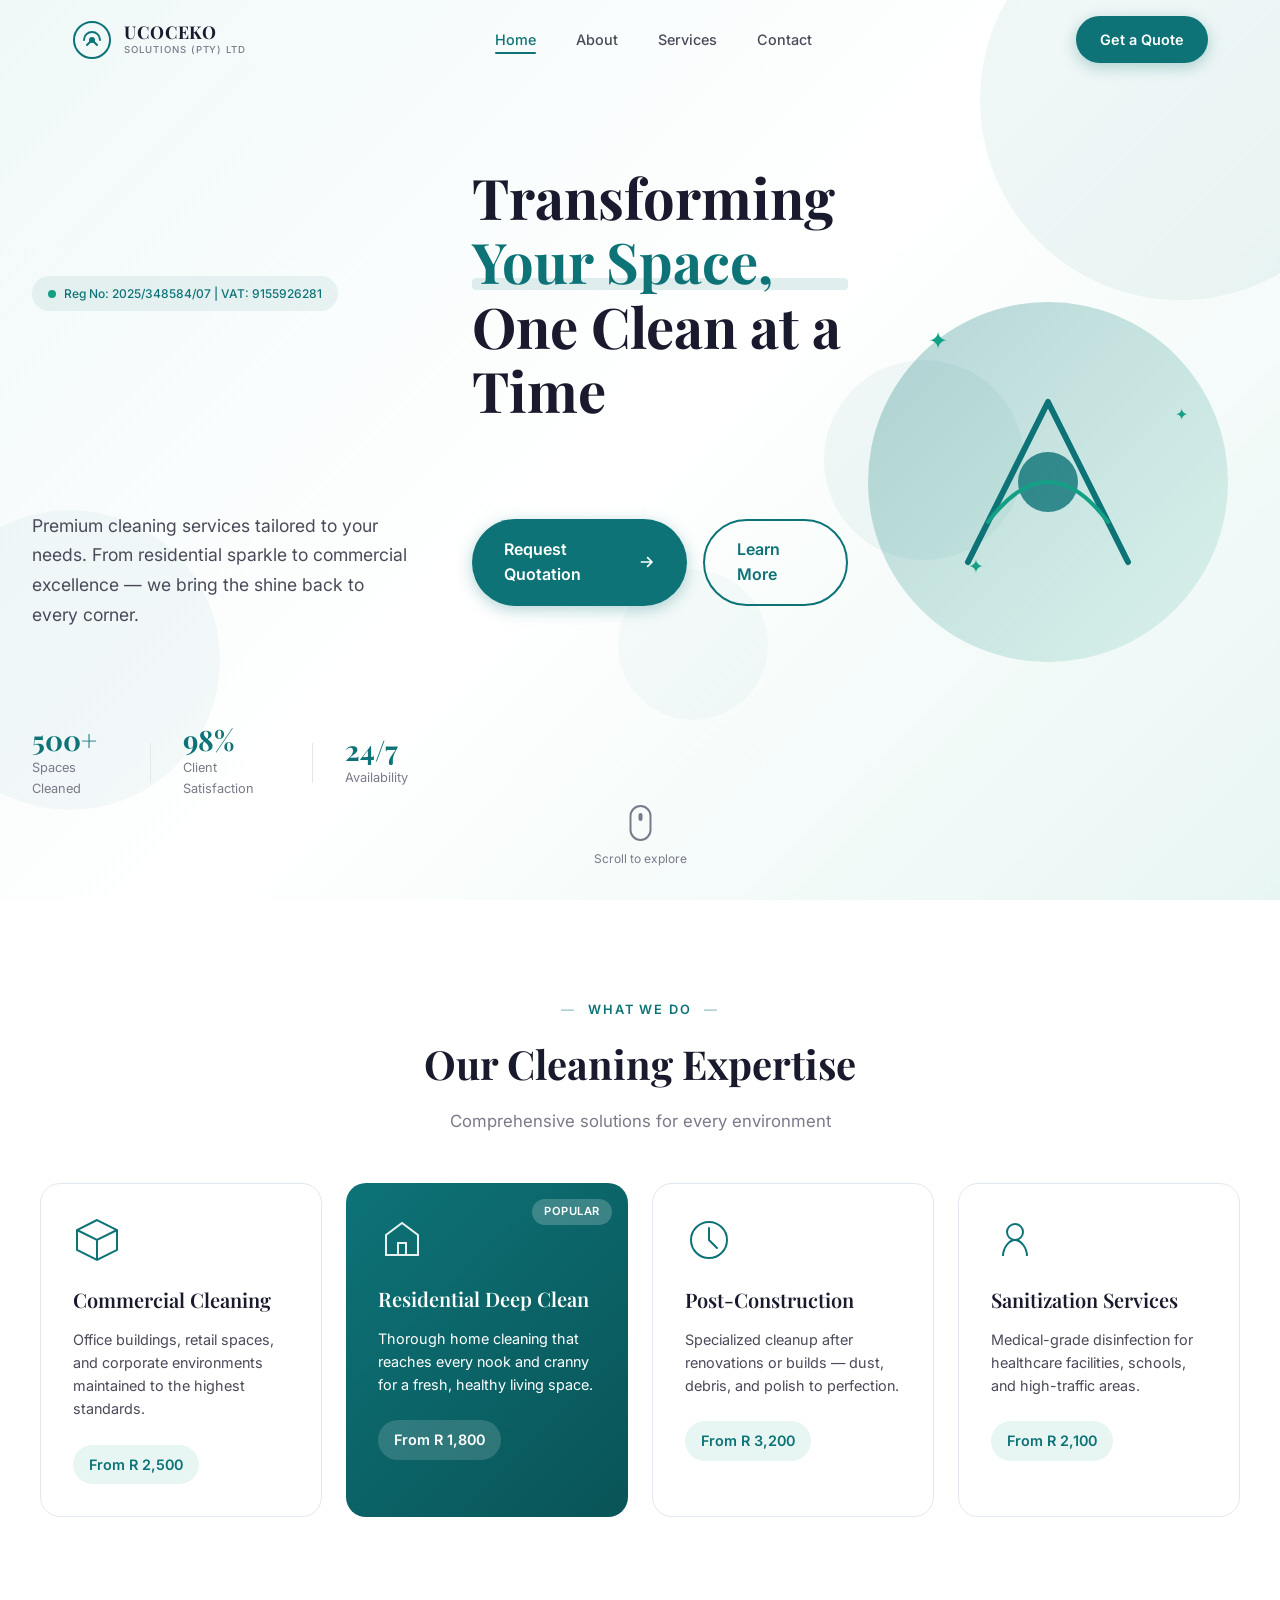
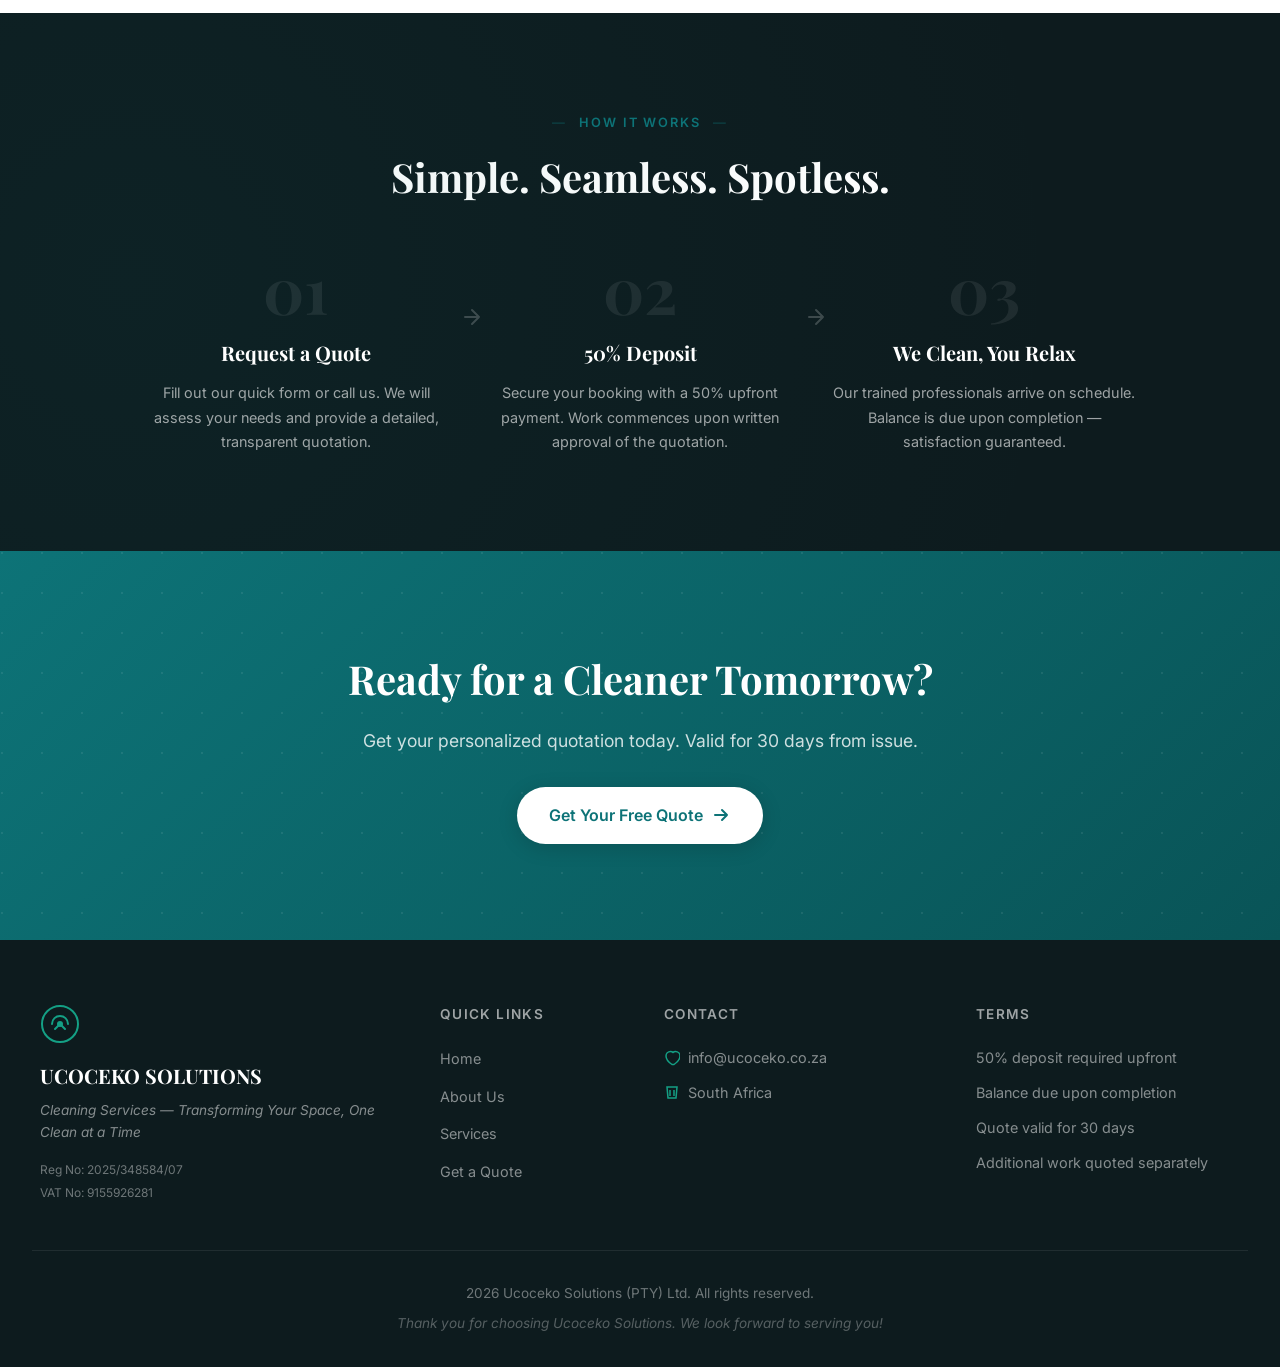
==== index.html @ e9d9dce5 "Add files via upload" ====
<!DOCTYPE html>
<html lang="en">
<head>
    <meta charset="UTF-8">
    <meta name="viewport" content="width=device-width, initial-scale=1.0">
    <title>UCOCEKO SOLUTIONS | Professional Cleaning Services</title>
    <link rel="stylesheet" href="styles.css">
    <link rel="preconnect" href="https://fonts.googleapis.com">
    <link href="https://fonts.googleapis.com/css2?family=Playfair+Display:wght@400;600;700&family=Inter:wght@300;400;500;600&display=swap" rel="stylesheet">
</head>
<body>
    <!-- Navigation -->
    <nav class="navbar">
        <div class="nav-container">
            <a href="index.html" class="logo">
                <div class="logo-icon">
                    <svg viewBox="0 0 40 40" fill="none" xmlns="http://www.w3.org/2000/svg">
                        <circle cx="20" cy="20" r="18" stroke="currentColor" stroke-width="2"/>
                        <path d="M12 20C12 15 16 12 20 12C24 12 28 15 28 20" stroke="currentColor" stroke-width="2" stroke-linecap="round"/>
                        <path d="M15 25L20 20L25 25" stroke="currentColor" stroke-width="2" stroke-linecap="round" stroke-linejoin="round"/>
                        <circle cx="20" cy="20" r="3" fill="currentColor"/>
                    </svg>
                </div>
                <div class="logo-text">
                    <span class="logo-main">UCOCEKO</span>
                    <span class="logo-sub">SOLUTIONS (PTY) LTD</span>
                </div>
            </a>

            <ul class="nav-links">
                <li><a href="index.html" class="active">Home</a></li>
                <li><a href="about.html">About</a></li>
                <li><a href="#services">Services</a></li>
                <li><a href="#contact">Contact</a></li>
            </ul>

            <a href="#quote" class="btn-primary nav-cta">Get a Quote</a>

            <button class="mobile-toggle" aria-label="Toggle menu">
                <span></span>
                <span></span>
                <span></span>
            </button>
        </div>
    </nav>

    <!-- Hero Section -->
    <section class="hero">
        <div class="hero-bg">
            <div class="hero-bubble bubble-1"></div>
            <div class="hero-bubble bubble-2"></div>
            <div class="hero-bubble bubble-3"></div>
            <div class="hero-bubble bubble-4"></div>
        </div>

        <div class="hero-content">
            <div class="hero-badge">
                <span class="badge-dot"></span>
                Reg No: 2025/348584/07 | VAT: 9155926281
            </div>

            <h1 class="hero-title">
                <span class="title-line">Transforming</span>
                <span class="title-line highlight">Your Space,</span>
                <span class="title-line">One Clean at a Time</span>
            </h1>

            <p class="hero-desc">
                Premium cleaning services tailored to your needs. From residential sparkle 
                to commercial excellence — we bring the shine back to every corner.
            </p>

            <div class="hero-actions">
                <a href="#quote" class="btn-primary btn-large">
                    <span>Request Quotation</span>
                    <svg width="20" height="20" viewBox="0 0 20 20" fill="none">
                        <path d="M4 10H16M16 10L11 5M16 10L11 15" stroke="currentColor" stroke-width="2" stroke-linecap="round" stroke-linejoin="round"/>
                    </svg>
                </a>
                <a href="about.html" class="btn-outline btn-large">Learn More</a>
            </div>

            <div class="hero-stats">
                <div class="stat-item">
                    <span class="stat-number">500+</span>
                    <span class="stat-label">Spaces Cleaned</span>
                </div>
                <div class="stat-divider"></div>
                <div class="stat-item">
                    <span class="stat-number">98%</span>
                    <span class="stat-label">Client Satisfaction</span>
                </div>
                <div class="stat-divider"></div>
                <div class="stat-item">
                    <span class="stat-number">24/7</span>
                    <span class="stat-label">Availability</span>
                </div>
            </div>
        </div>

        <div class="hero-visual">
            <div class="cleaning-illustration">
                <div class="sparkle sparkle-1">✦</div>
                <div class="sparkle sparkle-2">✦</div>
                <div class="sparkle sparkle-3">✦</div>
                <div class="cleaning-circle">
                    <svg viewBox="0 0 200 200" fill="none">
                        <defs>
                            <linearGradient id="grad1" x1="0%" y1="0%" x2="100%" y2="100%">
                                <stop offset="0%" style="stop-color:#0d7377;stop-opacity:0.3"/>
                                <stop offset="100%" style="stop-color:#14a085;stop-opacity:0.1"/>
                            </linearGradient>
                        </defs>
                        <circle cx="100" cy="100" r="90" fill="url(#grad1)"/>
                        <path d="M60 140L100 60L140 140" stroke="#0d7377" stroke-width="3" stroke-linecap="round" stroke-linejoin="round"/>
                        <circle cx="100" cy="100" r="15" fill="#0d7377" opacity="0.8"/>
                        <path d="M70 120Q100 80 130 120" stroke="#14a085" stroke-width="2" stroke-linecap="round" fill="none"/>
                    </svg>
                </div>
            </div>
        </div>

        <div class="scroll-indicator">
            <div class="mouse">
                <div class="wheel"></div>
            </div>
            <span>Scroll to explore</span>
        </div>
    </section>

    <!-- Services Preview -->
    <section id="services" class="services-section">
        <div class="section-header">
            <span class="section-tag">What We Do</span>
            <h2>Our Cleaning Expertise</h2>
            <p>Comprehensive solutions for every environment</p>
        </div>

        <div class="services-grid">
            <div class="service-card">
                <div class="service-icon">
                    <svg viewBox="0 0 48 48" fill="none"><path d="M24 4L4 14v20l20 10 20-10V14L24 4z" stroke="currentColor" stroke-width="2"/><path d="M4 14l20 10 20-10M24 24v20" stroke="currentColor" stroke-width="2"/></svg>
                </div>
                <h3>Commercial Cleaning</h3>
                <p>Office buildings, retail spaces, and corporate environments maintained to the highest standards.</p>
                <span class="service-price">From R 2,500</span>
            </div>

            <div class="service-card featured">
                <div class="service-badge">Popular</div>
                <div class="service-icon">
                    <svg viewBox="0 0 48 48" fill="none"><path d="M8 40V20l16-12 16 12v20H8z" stroke="currentColor" stroke-width="2"/><path d="M20 40V28h8v12" stroke="currentColor" stroke-width="2"/></svg>
                </div>
                <h3>Residential Deep Clean</h3>
                <p>Thorough home cleaning that reaches every nook and cranny for a fresh, healthy living space.</p>
                <span class="service-price">From R 1,800</span>
            </div>

            <div class="service-card">
                <div class="service-icon">
                    <svg viewBox="0 0 48 48" fill="none"><circle cx="24" cy="24" r="18" stroke="currentColor" stroke-width="2"/><path d="M24 12v12l8 8" stroke="currentColor" stroke-width="2" stroke-linecap="round"/></svg>
                </div>
                <h3>Post-Construction</h3>
                <p>Specialized cleanup after renovations or builds — dust, debris, and polish to perfection.</p>
                <span class="service-price">From R 3,200</span>
            </div>

            <div class="service-card">
                <div class="service-icon">
                    <svg viewBox="0 0 48 48" fill="none"><path d="M12 40c0-8 6-16 12-16s12 8 12 16" stroke="currentColor" stroke-width="2"/><circle cx="24" cy="16" r="8" stroke="currentColor" stroke-width="2"/></svg>
                </div>
                <h3>Sanitization Services</h3>
                <p>Medical-grade disinfection for healthcare facilities, schools, and high-traffic areas.</p>
                <span class="service-price">From R 2,100</span>
            </div>
        </div>
    </section>

    <!-- Process Section -->
    <section class="process-section">
        <div class="section-header light">
            <span class="section-tag">How It Works</span>
            <h2>Simple. Seamless. Spotless.</h2>
        </div>

        <div class="process-steps">
            <div class="step">
                <div class="step-number">01</div>
                <div class="step-content">
                    <h3>Request a Quote</h3>
                    <p>Fill out our quick form or call us. We will assess your needs and provide a detailed, transparent quotation.</p>
                </div>
                <div class="step-arrow">
                    <svg viewBox="0 0 24 24" fill="none"><path d="M5 12h14M12 5l7 7-7 7" stroke="currentColor" stroke-width="2" stroke-linecap="round" stroke-linejoin="round"/></svg>
                </div>
            </div>

            <div class="step">
                <div class="step-number">02</div>
                <div class="step-content">
                    <h3>50% Deposit</h3>
                    <p>Secure your booking with a 50% upfront payment. Work commences upon written approval of the quotation.</p>
                </div>
                <div class="step-arrow">
                    <svg viewBox="0 0 24 24" fill="none"><path d="M5 12h14M12 5l7 7-7 7" stroke="currentColor" stroke-width="2" stroke-linecap="round" stroke-linejoin="round"/></svg>
                </div>
            </div>

            <div class="step">
                <div class="step-number">03</div>
                <div class="step-content">
                    <h3>We Clean, You Relax</h3>
                    <p>Our trained professionals arrive on schedule. Balance is due upon completion — satisfaction guaranteed.</p>
                </div>
            </div>
        </div>
    </section>

    <!-- CTA Section -->
    <section id="quote" class="cta-section">
        <div class="cta-bg">
            <div class="cta-pattern"></div>
        </div>
        <div class="cta-content">
            <h2>Ready for a Cleaner Tomorrow?</h2>
            <p>Get your personalized quotation today. Valid for 30 days from issue.</p>
            <a href="mailto:info@ucoceko.co.za" class="btn-primary btn-large btn-glow">
                <span>Get Your Free Quote</span>
                <svg width="20" height="20" viewBox="0 0 20 20" fill="none">
                    <path d="M4 10H16M16 10L11 5M16 10L11 15" stroke="currentColor" stroke-width="2" stroke-linecap="round" stroke-linejoin="round"/>
                </svg>
            </a>
        </div>
    </section>

    <!-- Footer -->
    <footer id="contact">
        <div class="footer-grid">
            <div class="footer-brand">
                <div class="logo-icon footer-logo">
                    <svg viewBox="0 0 40 40" fill="none"><circle cx="20" cy="20" r="18" stroke="currentColor" stroke-width="2"/><path d="M12 20C12 15 16 12 20 12C24 12 28 15 28 20" stroke="currentColor" stroke-width="2" stroke-linecap="round"/><path d="M15 25L20 20L25 25" stroke="currentColor" stroke-width="2" stroke-linecap="round" stroke-linejoin="round"/><circle cx="20" cy="20" r="3" fill="currentColor"/></svg>
                </div>
                <h3>UCOCEKO SOLUTIONS</h3>
                <p class="tagline">Cleaning Services — Transforming Your Space, One Clean at a Time</p>
                <div class="reg-info">
                    <span>Reg No: 2025/348584/07</span>
                    <span>VAT No: 9155926281</span>
                </div>
            </div>

            <div class="footer-links">
                <h4>Quick Links</h4>
                <ul>
                    <li><a href="index.html">Home</a></li>
                    <li><a href="about.html">About Us</a></li>
                    <li><a href="#services">Services</a></li>
                    <li><a href="#quote">Get a Quote</a></li>
                </ul>
            </div>

            <div class="footer-contact">
                <h4>Contact</h4>
                <ul>
                    <li>
                        <svg width="16" height="16" viewBox="0 0 16 16" fill="none"><path d="M8 14.5C8 14.5 2 10.5 2 6C2 3.5 4 1.5 6.5 1.5C7.5 1.5 8.5 2 9 2.5C9.5 2 10.5 1.5 11.5 1.5C14 1.5 16 3.5 16 6C16 10.5 10 14.5 10 14.5H8Z" stroke="currentColor" stroke-width="1.5"/></svg>
                        info@ucoceko.co.za
                    </li>
                    <li>
                        <svg width="16" height="16" viewBox="0 0 16 16" fill="none"><path d="M3 2h10l-1 11H4L3 2z" stroke="currentColor" stroke-width="1.5"/><path d="M6 5v6M10 5v6" stroke="currentColor" stroke-width="1.5"/></svg>
                        South Africa
                    </li>
                </ul>
            </div>

            <div class="footer-terms">
                <h4>Terms</h4>
                <ul>
                    <li>50% deposit required upfront</li>
                    <li>Balance due upon completion</li>
                    <li>Quote valid for 30 days</li>
                    <li>Additional work quoted separately</li>
                </ul>
            </div>
        </div>

        <div class="footer-bottom">
            <p>2026 Ucoceko Solutions (PTY) Ltd. All rights reserved.</p>
            <p class="footer-thanks">Thank you for choosing Ucoceko Solutions. We look forward to serving you!</p>
        </div>
    </footer>

    <script>
        const mobileToggle = document.querySelector('.mobile-toggle');
        const navLinks = document.querySelector('.nav-links');

        mobileToggle.addEventListener('click', () => {
            navLinks.classList.toggle('active');
            mobileToggle.classList.toggle('active');
        });

        document.querySelectorAll('a[href^="#"]').forEach(anchor => {
            anchor.addEventListener('click', function(e) {
                e.preventDefault();
                const target = document.querySelector(this.getAttribute('href'));
                if (target) {
                    target.scrollIntoView({ behavior: 'smooth', block: 'start' });
                }
            });
        });

        window.addEventListener('scroll', () => {
            const navbar = document.querySelector('.navbar');
            if (window.scrollY > 50) {
                navbar.classList.add('scrolled');
            } else {
                navbar.classList.remove('scrolled');
            }
        });
    </script>
</body>
</html>
---- styles.css ----
/* ========================================
   UCOCEKO SOLUTIONS — Creative Website Styles
   ======================================== */

/* CSS Variables */
:root {
    --primary: #0d7377;
    --primary-light: #14a085;
    --primary-dark: #095457;
    --accent: #e8f6f3;
    --text: #1a1a2e;
    --text-light: #4a4a5a;
    --text-muted: #7a7a8a;
    --bg: #ffffff;
    --bg-warm: #f8fafb;
    --bg-dark: #0d1b1e;
    --border: #e2e8f0;
    --shadow-sm: 0 1px 2px rgba(0,0,0,0.04);
    --shadow: 0 4px 20px rgba(13, 115, 119, 0.08);
    --shadow-lg: 0 20px 60px rgba(13, 115, 119, 0.12);
    --radius: 12px;
    --radius-lg: 20px;
    --transition: all 0.3s cubic-bezier(0.4, 0, 0.2, 1);
    --font-heading: 'Playfair Display', Georgia, serif;
    --font-body: 'Inter', -apple-system, sans-serif;
}

/* Reset & Base */
*, *::before, *::after {
    margin: 0;
    padding: 0;
    box-sizing: border-box;
}

html {
    scroll-behavior: smooth;
    font-size: 16px;
}

body {
    font-family: var(--font-body);
    color: var(--text);
    background: var(--bg);
    line-height: 1.6;
    overflow-x: hidden;
    -webkit-font-smoothing: antialiased;
}

a {
    text-decoration: none;
    color: inherit;
    transition: var(--transition);
}

ul {
    list-style: none;
}

img {
    max-width: 100%;
    display: block;
}

/* ========================================
   NAVIGATION
   ======================================== */

.navbar {
    position: fixed;
    top: 0;
    left: 0;
    right: 0;
    z-index: 1000;
    padding: 1rem 0;
    transition: var(--transition);
    background: transparent;
}

.navbar.scrolled {
    background: rgba(255, 255, 255, 0.92);
    backdrop-filter: blur(20px);
    -webkit-backdrop-filter: blur(20px);
    box-shadow: var(--shadow-sm);
    padding: 0.75rem 0;
}

.nav-container {
    max-width: 1200px;
    margin: 0 auto;
    padding: 0 2rem;
    display: flex;
    align-items: center;
    justify-content: space-between;
}

.logo {
    display: flex;
    align-items: center;
    gap: 0.75rem;
}

.logo-icon {
    width: 40px;
    height: 40px;
    color: var(--primary);
    flex-shrink: 0;
}

.logo-icon svg {
    width: 100%;
    height: 100%;
}

.logo-text {
    display: flex;
    flex-direction: column;
}

.logo-main {
    font-family: var(--font-heading);
    font-size: 1.1rem;
    font-weight: 700;
    color: var(--text);
    letter-spacing: 0.05em;
    line-height: 1.1;
}

.logo-sub {
    font-size: 0.6rem;
    font-weight: 500;
    color: var(--text-muted);
    letter-spacing: 0.1em;
    text-transform: uppercase;
}

.nav-links {
    display: flex;
    align-items: center;
    gap: 2.5rem;
}

.nav-links a {
    font-size: 0.9rem;
    font-weight: 500;
    color: var(--text-light);
    position: relative;
    padding: 0.25rem 0;
}

.nav-links a::after {
    content: '';
    position: absolute;
    bottom: -2px;
    left: 0;
    width: 0;
    height: 2px;
    background: var(--primary);
    transition: var(--transition);
    border-radius: 2px;
}

.nav-links a:hover,
.nav-links a.active {
    color: var(--primary);
}

.nav-links a:hover::after,
.nav-links a.active::after {
    width: 100%;
}

.nav-cta {
    margin-left: 1rem;
}

/* Mobile Toggle */
.mobile-toggle {
    display: none;
    flex-direction: column;
    gap: 5px;
    background: none;
    border: none;
    cursor: pointer;
    padding: 0.5rem;
}

.mobile-toggle span {
    display: block;
    width: 24px;
    height: 2px;
    background: var(--text);
    transition: var(--transition);
    border-radius: 2px;
}

.mobile-toggle.active span:nth-child(1) {
    transform: rotate(45deg) translate(5px, 5px);
}

.mobile-toggle.active span:nth-child(2) {
    opacity: 0;
}

.mobile-toggle.active span:nth-child(3) {
    transform: rotate(-45deg) translate(5px, -5px);
}

/* ========================================
   BUTTONS
   ======================================== */

.btn-primary,
.btn-outline {
    display: inline-flex;
    align-items: center;
    gap: 0.5rem;
    padding: 0.75rem 1.5rem;
    border-radius: 100px;
    font-size: 0.9rem;
    font-weight: 600;
    transition: var(--transition);
    cursor: pointer;
    border: none;
}

.btn-primary {
    background: var(--primary);
    color: white;
    box-shadow: 0 4px 15px rgba(13, 115, 119, 0.3);
}

.btn-primary:hover {
    background: var(--primary-dark);
    transform: translateY(-2px);
    box-shadow: 0 8px 25px rgba(13, 115, 119, 0.4);
}

.btn-outline {
    background: transparent;
    color: var(--primary);
    border: 2px solid var(--primary);
}

.btn-outline:hover {
    background: var(--primary);
    color: white;
    transform: translateY(-2px);
}

.btn-large {
    padding: 1rem 2rem;
    font-size: 1rem;
}

.btn-glow {
    animation: glow-pulse 3s ease-in-out infinite;
}

@keyframes glow-pulse {
    0%, 100% { box-shadow: 0 4px 20px rgba(13, 115, 119, 0.3); }
    50% { box-shadow: 0 4px 30px rgba(13, 115, 119, 0.5); }
}

/* ========================================
   HERO SECTION
   ======================================== */

.hero {
    min-height: 100vh;
    display: flex;
    align-items: center;
    position: relative;
    padding: 8rem 2rem 4rem;
    overflow: hidden;
    background: linear-gradient(135deg, #f0f9f8 0%, #ffffff 50%, #e8f6f3 100%);
}

.hero-bg {
    position: absolute;
    inset: 0;
    overflow: hidden;
    pointer-events: none;
}

.hero-bubble {
    position: absolute;
    border-radius: 50%;
    background: var(--primary);
    opacity: 0.06;
    animation: float 20s ease-in-out infinite;
}

.bubble-1 { width: 400px; height: 400px; top: -100px; right: -100px; animation-delay: 0s; }
.bubble-2 { width: 300px; height: 300px; bottom: 10%; left: -80px; animation-delay: -5s; opacity: 0.04; }
.bubble-3 { width: 200px; height: 200px; top: 40%; right: 20%; animation-delay: -10s; opacity: 0.05; }
.bubble-4 { width: 150px; height: 150px; bottom: 20%; right: 40%; animation-delay: -15s; opacity: 0.03; }

@keyframes float {
    0%, 100% { transform: translate(0, 0) scale(1); }
    33% { transform: translate(30px, -30px) scale(1.05); }
    66% { transform: translate(-20px, 20px) scale(0.95); }
}

.hero-content {
    max-width: 1200px;
    margin: 0 auto;
    width: 100%;
    position: relative;
    z-index: 1;
    display: grid;
    grid-template-columns: 1fr 1fr;
    gap: 4rem;
    align-items: center;
}

.hero-badge {
    display: inline-flex;
    align-items: center;
    gap: 0.5rem;
    background: rgba(13, 115, 119, 0.08);
    padding: 0.5rem 1rem;
    border-radius: 100px;
    font-size: 0.75rem;
    font-weight: 500;
    color: var(--primary);
    margin-bottom: 1.5rem;
    width: fit-content;
}

.badge-dot {
    width: 8px;
    height: 8px;
    background: var(--primary-light);
    border-radius: 50%;
    animation: pulse 2s ease-in-out infinite;
}

@keyframes pulse {
    0%, 100% { opacity: 1; transform: scale(1); }
    50% { opacity: 0.5; transform: scale(1.2); }
}

.hero-title {
    font-family: var(--font-heading);
    font-size: 3.5rem;
    font-weight: 700;
    line-height: 1.15;
    color: var(--text);
    margin-bottom: 1.5rem;
}

.title-line {
    display: block;
}

.title-line.highlight {
    color: var(--primary);
    position: relative;
}

.title-line.highlight::after {
    content: '';
    position: absolute;
    bottom: 4px;
    left: 0;
    width: 100%;
    height: 12px;
    background: rgba(13, 115, 119, 0.12);
    border-radius: 4px;
    z-index: -1;
}

.hero-desc {
    font-size: 1.1rem;
    color: var(--text-light);
    max-width: 480px;
    margin-bottom: 2rem;
    line-height: 1.7;
}

.hero-actions {
    display: flex;
    gap: 1rem;
    margin-bottom: 3rem;
}

.hero-stats {
    display: flex;
    align-items: center;
    gap: 2rem;
}

.stat-item {
    display: flex;
    flex-direction: column;
}

.stat-number {
    font-family: var(--font-heading);
    font-size: 1.75rem;
    font-weight: 700;
    color: var(--primary);
    line-height: 1;
}

.stat-label {
    font-size: 0.8rem;
    color: var(--text-muted);
    margin-top: 0.25rem;
}

.stat-divider {
    width: 1px;
    height: 40px;
    background: var(--border);
}

/* Hero Visual */
.hero-visual {
    display: flex;
    justify-content: center;
    align-items: center;
}

.cleaning-illustration {
    position: relative;
    width: 400px;
    height: 400px;
}

.cleaning-circle {
    width: 100%;
    height: 100%;
    animation: gentle-rotate 30s linear infinite;
}

@keyframes gentle-rotate {
    from { transform: rotate(0deg); }
    to { transform: rotate(360deg); }
}

.sparkle {
    position: absolute;
    color: var(--primary-light);
    font-size: 1.5rem;
    animation: sparkle 3s ease-in-out infinite;
}

.sparkle-1 { top: 10%; left: 20%; animation-delay: 0s; }
.sparkle-2 { top: 30%; right: 15%; animation-delay: 1s; font-size: 1rem; }
.sparkle-3 { bottom: 25%; left: 30%; animation-delay: 2s; font-size: 1.2rem; }

@keyframes sparkle {
    0%, 100% { opacity: 0.3; transform: scale(1); }
    50% { opacity: 1; transform: scale(1.3); }
}

/* Scroll Indicator */
.scroll-indicator {
    position: absolute;
    bottom: 2rem;
    left: 50%;
    transform: translateX(-50%);
    display: flex;
    flex-direction: column;
    align-items: center;
    gap: 0.5rem;
    color: var(--text-muted);
    font-size: 0.75rem;
    animation: bounce 2s ease-in-out infinite;
}

.mouse {
    width: 22px;
    height: 36px;
    border: 2px solid var(--text-muted);
    border-radius: 12px;
    position: relative;
}

.wheel {
    width: 4px;
    height: 8px;
    background: var(--text-muted);
    border-radius: 2px;
    position: absolute;
    top: 6px;
    left: 50%;
    transform: translateX(-50%);
    animation: scroll-wheel 2s ease-in-out infinite;
}

@keyframes scroll-wheel {
    0%, 100% { top: 6px; opacity: 1; }
    50% { top: 16px; opacity: 0; }
}

@keyframes bounce {
    0%, 100% { transform: translateX(-50%) translateY(0); }
    50% { transform: translateX(-50%) translateY(8px); }
}

/* ========================================
   SECTION HEADERS
   ======================================== */

.section-header {
    text-align: center;
    max-width: 600px;
    margin: 0 auto 3rem;
}

.section-header.light h2,
.section-header.light p {
    color: white;
}

.section-tag {
    display: inline-block;
    font-size: 0.8rem;
    font-weight: 600;
    text-transform: uppercase;
    letter-spacing: 0.15em;
    color: var(--primary);
    margin-bottom: 0.75rem;
    position: relative;
}

.section-tag::before,
.section-tag::after {
    content: '—';
    margin: 0 0.75rem;
    opacity: 0.4;
}

.section-header h2 {
    font-family: var(--font-heading);
    font-size: 2.5rem;
    font-weight: 700;
    color: var(--text);
    margin-bottom: 0.75rem;
}

.section-header p {
    color: var(--text-muted);
    font-size: 1.05rem;
}

/* ========================================
   SERVICES SECTION
   ======================================== */

.services-section {
    padding: 6rem 2rem;
    background: var(--bg);
}

.services-grid {
    max-width: 1200px;
    margin: 0 auto;
    display: grid;
    grid-template-columns: repeat(4, 1fr);
    gap: 1.5rem;
}

.service-card {
    background: white;
    border: 1px solid var(--border);
    border-radius: var(--radius-lg);
    padding: 2rem;
    transition: var(--transition);
    position: relative;
    overflow: hidden;
}

.service-card::before {
    content: '';
    position: absolute;
    top: 0;
    left: 0;
    right: 0;
    height: 3px;
    background: var(--primary);
    transform: scaleX(0);
    transition: var(--transition);
}

.service-card:hover {
    transform: translateY(-8px);
    box-shadow: var(--shadow-lg);
    border-color: transparent;
}

.service-card:hover::before {
    transform: scaleX(1);
}

.service-card.featured {
    background: linear-gradient(135deg, var(--primary) 0%, var(--primary-dark) 100%);
    color: white;
    border: none;
}

.service-card.featured::before {
    display: none;
}

.service-card.featured h3,
.service-card.featured p {
    color: white;
}

.service-card.featured .service-icon {
    color: rgba(255,255,255,0.9);
}

.service-badge {
    position: absolute;
    top: 1rem;
    right: 1rem;
    background: rgba(255,255,255,0.2);
    padding: 0.25rem 0.75rem;
    border-radius: 100px;
    font-size: 0.7rem;
    font-weight: 600;
    text-transform: uppercase;
    letter-spacing: 0.05em;
}

.service-icon {
    width: 48px;
    height: 48px;
    color: var(--primary);
    margin-bottom: 1.25rem;
}

.service-icon svg {
    width: 100%;
    height: 100%;
}

.service-card h3 {
    font-family: var(--font-heading);
    font-size: 1.25rem;
    font-weight: 600;
    margin-bottom: 0.75rem;
    color: var(--text);
}

.service-card p {
    font-size: 0.9rem;
    color: var(--text-light);
    line-height: 1.6;
    margin-bottom: 1.5rem;
}

.service-price {
    display: inline-block;
    font-weight: 600;
    font-size: 0.9rem;
    color: var(--primary);
    padding: 0.5rem 1rem;
    background: var(--accent);
    border-radius: 100px;
}

.service-card.featured .service-price {
    background: rgba(255,255,255,0.15);
    color: white;
}

/* ========================================
   PROCESS SECTION
   ======================================== */

.process-section {
    padding: 6rem 2rem;
    background: var(--bg-dark);
    position: relative;
    overflow: hidden;
}

.process-section::before {
    content: '';
    position: absolute;
    top: -50%;
    left: -50%;
    width: 200%;
    height: 200%;
    background: radial-gradient(circle at 30% 50%, rgba(13, 115, 119, 0.08) 0%, transparent 50%);
    pointer-events: none;
}

.process-steps {
    max-width: 1000px;
    margin: 0 auto;
    display: flex;
    align-items: flex-start;
    gap: 2rem;
    position: relative;
    z-index: 1;
}

.step {
    flex: 1;
    display: flex;
    flex-direction: column;
    align-items: center;
    text-align: center;
    position: relative;
}

.step-number {
    font-family: var(--font-heading);
    font-size: 4rem;
    font-weight: 700;
    color: rgba(255,255,255,0.08);
    line-height: 1;
    margin-bottom: 1rem;
}

.step-content h3 {
    font-family: var(--font-heading);
    font-size: 1.25rem;
    color: white;
    margin-bottom: 0.75rem;
}

.step-content p {
    color: rgba(255,255,255,0.6);
    font-size: 0.9rem;
    line-height: 1.7;
}

.step-arrow {
    position: absolute;
    right: -2rem;
    top: 3rem;
    color: rgba(255,255,255,0.2);
    width: 24px;
    height: 24px;
}

.step-arrow svg {
    width: 100%;
    height: 100%;
}

.step:last-child .step-arrow {
    display: none;
}

/* ========================================
   CTA SECTION
   ======================================== */

.cta-section {
    padding: 6rem 2rem;
    background: linear-gradient(135deg, var(--primary) 0%, var(--primary-dark) 100%);
    position: relative;
    overflow: hidden;
    text-align: center;
}

.cta-section.compact {
    padding: 4rem 2rem;
}

.cta-bg {
    position: absolute;
    inset: 0;
    pointer-events: none;
}

.cta-pattern {
    position: absolute;
    inset: 0;
    background-image: radial-gradient(circle at 2px 2px, rgba(255,255,255,0.08) 1px, transparent 0);
    background-size: 40px 40px;
}

.cta-content {
    position: relative;
    z-index: 1;
    max-width: 600px;
    margin: 0 auto;
}

.cta-content h2 {
    font-family: var(--font-heading);
    font-size: 2.5rem;
    color: white;
    margin-bottom: 1rem;
}

.cta-content p {
    color: rgba(255,255,255,0.8);
    font-size: 1.1rem;
    margin-bottom: 2rem;
}

.cta-content .btn-primary {
    background: white;
    color: var(--primary);
    box-shadow: 0 4px 20px rgba(0,0,0,0.15);
}

.cta-content .btn-primary:hover {
    background: var(--accent);
    transform: translateY(-2px);
}

/* ========================================
   ABOUT PAGE STYLES
   ======================================== */

.about-hero {
    min-height: 70vh;
    display: flex;
    align-items: center;
    justify-content: center;
    position: relative;
    padding: 8rem 2rem 4rem;
    background: linear-gradient(135deg, #f0f9f8 0%, #ffffff 50%, #e8f6f3 100%);
    overflow: hidden;
    text-align: center;
}

.about-hero-bg {
    position: absolute;
    inset: 0;
    pointer-events: none;
}

.about-bubble {
    position: absolute;
    border-radius: 50%;
    background: var(--primary);
    opacity: 0.05;
}

.about-bubble.b1 { width: 500px; height: 500px; top: -200px; left: -100px; }
.about-bubble.b2 { width: 350px; height: 350px; bottom: -100px; right: -50px; opacity: 0.04; }
.about-bubble.b3 { width: 200px; height: 200px; top: 30%; right: 20%; opacity: 0.03; }

.about-hero-content {
    position: relative;
    z-index: 1;
    max-width: 700px;
}

.about-tag {
    display: inline-block;
    font-size: 0.8rem;
    font-weight: 600;
    text-transform: uppercase;
    letter-spacing: 0.15em;
    color: var(--primary);
    margin-bottom: 1rem;
}

.about-hero h1 {
    font-family: var(--font-heading);
    font-size: 3.5rem;
    font-weight: 700;
    line-height: 1.2;
    color: var(--text);
    margin-bottom: 1.5rem;
}

.about-hero h1 .highlight {
    color: var(--primary);
    position: relative;
}

.about-hero h1 .highlight::after {
    content: '';
    position: absolute;
    bottom: 4px;
    left: 0;
    width: 100%;
    height: 12px;
    background: rgba(13, 115, 119, 0.12);
    border-radius: 4px;
    z-index: -1;
}

.about-hero p {
    font-size: 1.15rem;
    color: var(--text-light);
    line-height: 1.7;
}

/* Mission Section */
.mission-section {
    padding: 5rem 2rem;
    background: var(--bg);
}

.mission-grid {
    max-width: 1000px;
    margin: 0 auto;
    display: grid;
    grid-template-columns: 1fr 1fr;
    gap: 2rem;
}

.mission-card {
    background: var(--bg-warm);
    border: 1px solid var(--border);
    border-radius: var(--radius-lg);
    padding: 2.5rem;
    transition: var(--transition);
}

.mission-card:hover {
    transform: translateY(-4px);
    box-shadow: var(--shadow);
    border-color: var(--primary);
}

.mission-icon {
    width: 64px;
    height: 64px;
    color: var(--primary);
    margin-bottom: 1.5rem;
}

.mission-icon svg {
    width: 100%;
    height: 100%;
}

.mission-card h3 {
    font-family: var(--font-heading);
    font-size: 1.5rem;
    margin-bottom: 1rem;
    color: var(--text);
}

.mission-card p {
    color: var(--text-light);
    line-height: 1.7;
}

/* Values Section */
.values-section {
    padding: 5rem 2rem;
    background: var(--bg-warm);
}

.values-grid {
    max-width: 1000px;
    margin: 0 auto;
    display: grid;
    grid-template-columns: 1fr 1fr;
    gap: 2rem;
}

.value-item {
    display: flex;
    gap: 1.5rem;
    align-items: flex-start;
    background: white;
    padding: 2rem;
    border-radius: var(--radius);
    border: 1px solid var(--border);
    transition: var(--transition);
}

.value-item:hover {
    border-color: var(--primary);
    box-shadow: var(--shadow);
}

.value-number {
    font-family: var(--font-heading);
    font-size: 2rem;
    font-weight: 700;
    color: var(--primary);
    opacity: 0.3;
    line-height: 1;
    flex-shrink: 0;
}

.value-content h4 {
    font-family: var(--font-heading);
    font-size: 1.15rem;
    margin-bottom: 0.5rem;
    color: var(--text);
}

.value-content p {
    font-size: 0.9rem;
    color: var(--text-light);
    line-height: 1.6;
}

/* Trust Section */
.trust-section {
    padding: 5rem 2rem;
    background: var(--bg);
}

.trust-content {
    max-width: 1100px;
    margin: 0 auto;
    display: grid;
    grid-template-columns: 1.2fr 1fr;
    gap: 4rem;
    align-items: center;
}

.trust-text .section-tag {
    margin-bottom: 0.75rem;
}

.trust-text h2 {
    font-family: var(--font-heading);
    font-size: 2.2rem;
    margin-bottom: 1rem;
    color: var(--text);
}

.trust-text > p {
    color: var(--text-light);
    line-height: 1.7;
    margin-bottom: 2rem;
}

.trust-features {
    display: flex;
    flex-direction: column;
    gap: 1rem;
}

.feature {
    display: flex;
    align-items: center;
    gap: 0.75rem;
}

.feature-check {
    width: 24px;
    height: 24px;
    background: var(--accent);
    border-radius: 50%;
    display: flex;
    align-items: center;
    justify-content: center;
    color: var(--primary);
    flex-shrink: 0;
}

.feature-check svg {
    width: 14px;
    height: 14px;
}

.feature span {
    font-size: 0.95rem;
    color: var(--text);
    font-weight: 500;
}

.trust-visual {
    display: flex;
    justify-content: center;
}

.trust-card {
    background: linear-gradient(135deg, var(--primary) 0%, var(--primary-dark) 100%);
    border-radius: var(--radius-lg);
    padding: 2.5rem;
    color: white;
    min-width: 280px;
    box-shadow: var(--shadow-lg);
}

.trust-stat {
    text-align: center;
    padding: 1.5rem 0;
    border-bottom: 1px solid rgba(255,255,255,0.1);
}

.trust-stat:last-child {
    border-bottom: none;
}

.trust-number {
    display: block;
    font-family: var(--font-heading);
    font-size: 2.5rem;
    font-weight: 700;
    line-height: 1;
    margin-bottom: 0.25rem;
}

.trust-label {
    font-size: 0.85rem;
    opacity: 0.8;
    text-transform: uppercase;
    letter-spacing: 0.05em;
}

/* ========================================
   FOOTER
   ======================================== */

footer {
    background: var(--bg-dark);
    color: white;
    padding: 4rem 2rem 2rem;
}

.footer-grid {
    max-width: 1200px;
    margin: 0 auto;
    display: grid;
    grid-template-columns: 2fr 1fr 1.5fr 1.5fr;
    gap: 3rem;
    margin-bottom: 3rem;
}

.footer-brand .footer-logo {
    color: var(--primary-light);
    margin-bottom: 1rem;
}

.footer-brand h3 {
    font-family: var(--font-heading);
    font-size: 1.25rem;
    margin-bottom: 0.5rem;
}

.footer-brand .tagline {
    font-size: 0.85rem;
    color: rgba(255,255,255,0.5);
    font-style: italic;
    margin-bottom: 1rem;
}

.reg-info {
    display: flex;
    flex-direction: column;
    gap: 0.25rem;
    font-size: 0.75rem;
    color: rgba(255,255,255,0.4);
}

.footer-links h4,
.footer-contact h4,
.footer-terms h4 {
    font-size: 0.85rem;
    font-weight: 600;
    text-transform: uppercase;
    letter-spacing: 0.1em;
    margin-bottom: 1.25rem;
    color: rgba(255,255,255,0.6);
}

.footer-links ul,
.footer-contact ul,
.footer-terms ul {
    display: flex;
    flex-direction: column;
    gap: 0.75rem;
}

.footer-links a,
.footer-contact li,
.footer-terms li {
    font-size: 0.9rem;
    color: rgba(255,255,255,0.5);
    transition: var(--transition);
}

.footer-links a:hover {
    color: var(--primary-light);
}

.footer-contact li {
    display: flex;
    align-items: center;
    gap: 0.5rem;
}

.footer-contact svg {
    color: var(--primary-light);
    flex-shrink: 0;
}

.footer-bottom {
    border-top: 1px solid rgba(255,255,255,0.08);
    padding-top: 2rem;
    text-align: center;
}

.footer-bottom p {
    font-size: 0.85rem;
    color: rgba(255,255,255,0.4);
}

.footer-thanks {
    margin-top: 0.5rem;
    font-style: italic;
    color: rgba(255,255,255,0.3) !important;
}

/* ========================================
   RESPONSIVE DESIGN
   ======================================== */

@media (max-width: 1024px) {
    .hero-content {
        grid-template-columns: 1fr;
        text-align: center;
    }

    .hero-title {
        font-size: 2.8rem;
    }

    .hero-desc {
        margin-left: auto;
        margin-right: auto;
    }

    .hero-actions {
        justify-content: center;
    }

    .hero-stats {
        justify-content: center;
    }

    .hero-visual {
        display: none;
    }

    .services-grid {
        grid-template-columns: repeat(2, 1fr);
    }

    .trust-content {
        grid-template-columns: 1fr;
    }

    .footer-grid {
        grid-template-columns: 1fr 1fr;
    }
}

@media (max-width: 768px) {
    .nav-links {
        position: fixed;
        top: 0;
        right: -100%;
        width: 80%;
        max-width: 300px;
        height: 100vh;
        background: white;
        flex-direction: column;
        padding: 5rem 2rem 2rem;
        gap: 1.5rem;
        box-shadow: -10px 0 40px rgba(0,0,0,0.1);
        transition: var(--transition);
    }

    .nav-links.active {
        right: 0;
    }

    .nav-cta {
        display: none;
    }

    .mobile-toggle {
        display: flex;
    }

    .hero {
        padding: 6rem 1.5rem 3rem;
    }

    .hero-title {
        font-size: 2.2rem;
    }

    .hero-actions {
        flex-direction: column;
        align-items: center;
    }

    .hero-stats {
        flex-direction: column;
        gap: 1.5rem;
    }

    .stat-divider {
        width: 40px;
        height: 1px;
    }

    .services-grid {
        grid-template-columns: 1fr;
    }

    .process-steps {
        flex-direction: column;
        gap: 3rem;
    }

    .step-arrow {
        display: none;
    }

    .mission-grid,
    .values-grid {
        grid-template-columns: 1fr;
    }

    .trust-content {
        grid-template-columns: 1fr;
    }

    .footer-grid {
        grid-template-columns: 1fr;
        gap: 2rem;
    }

    .about-hero h1 {
        font-size: 2.2rem;
    }

    .section-header h2 {
        font-size: 1.8rem;
    }

    .cta-content h2 {
        font-size: 1.8rem;
    }
}

@media (max-width: 480px) {
    .hero-title {
        font-size: 1.8rem;
    }

    .btn-large {
        padding: 0.875rem 1.5rem;
        font-size: 0.9rem;
    }

    .section-header h2 {
        font-size: 1.5rem;
    }

    .trust-card {
        min-width: auto;
        width: 100%;
    }
}
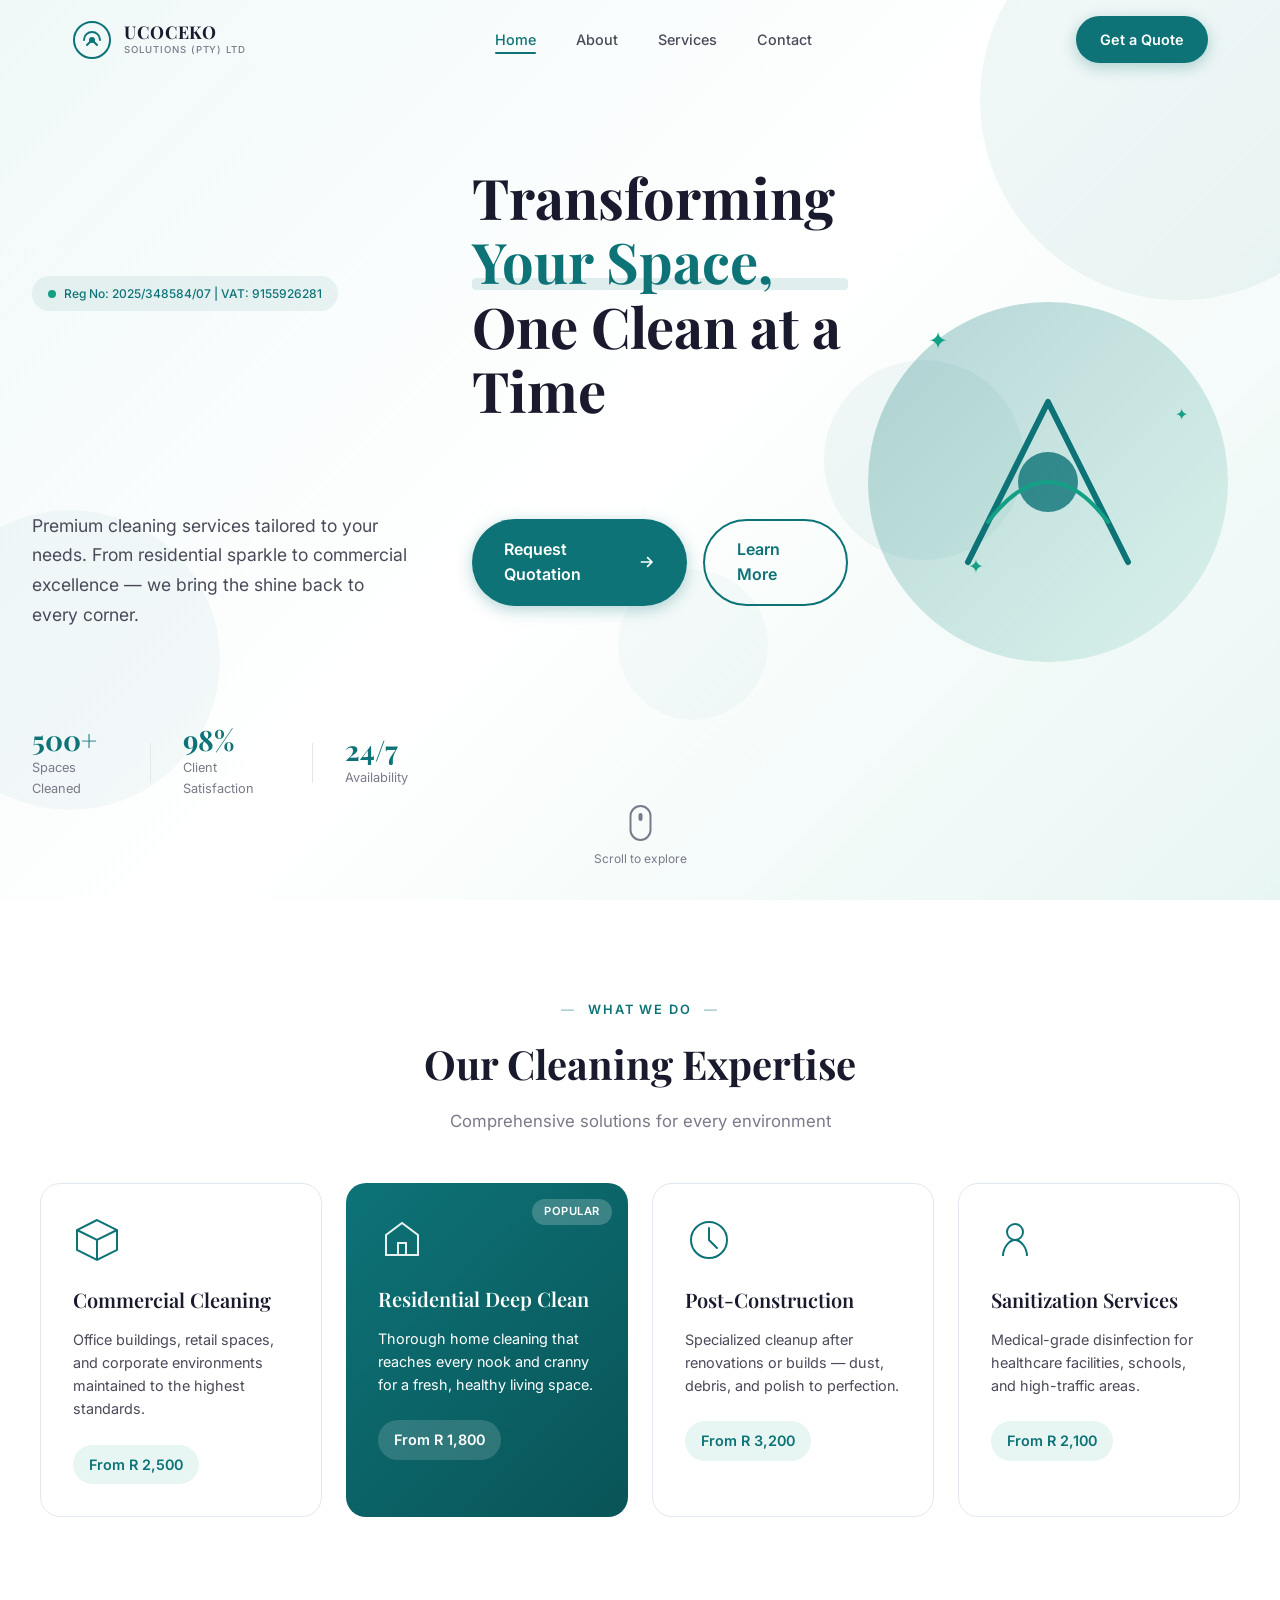
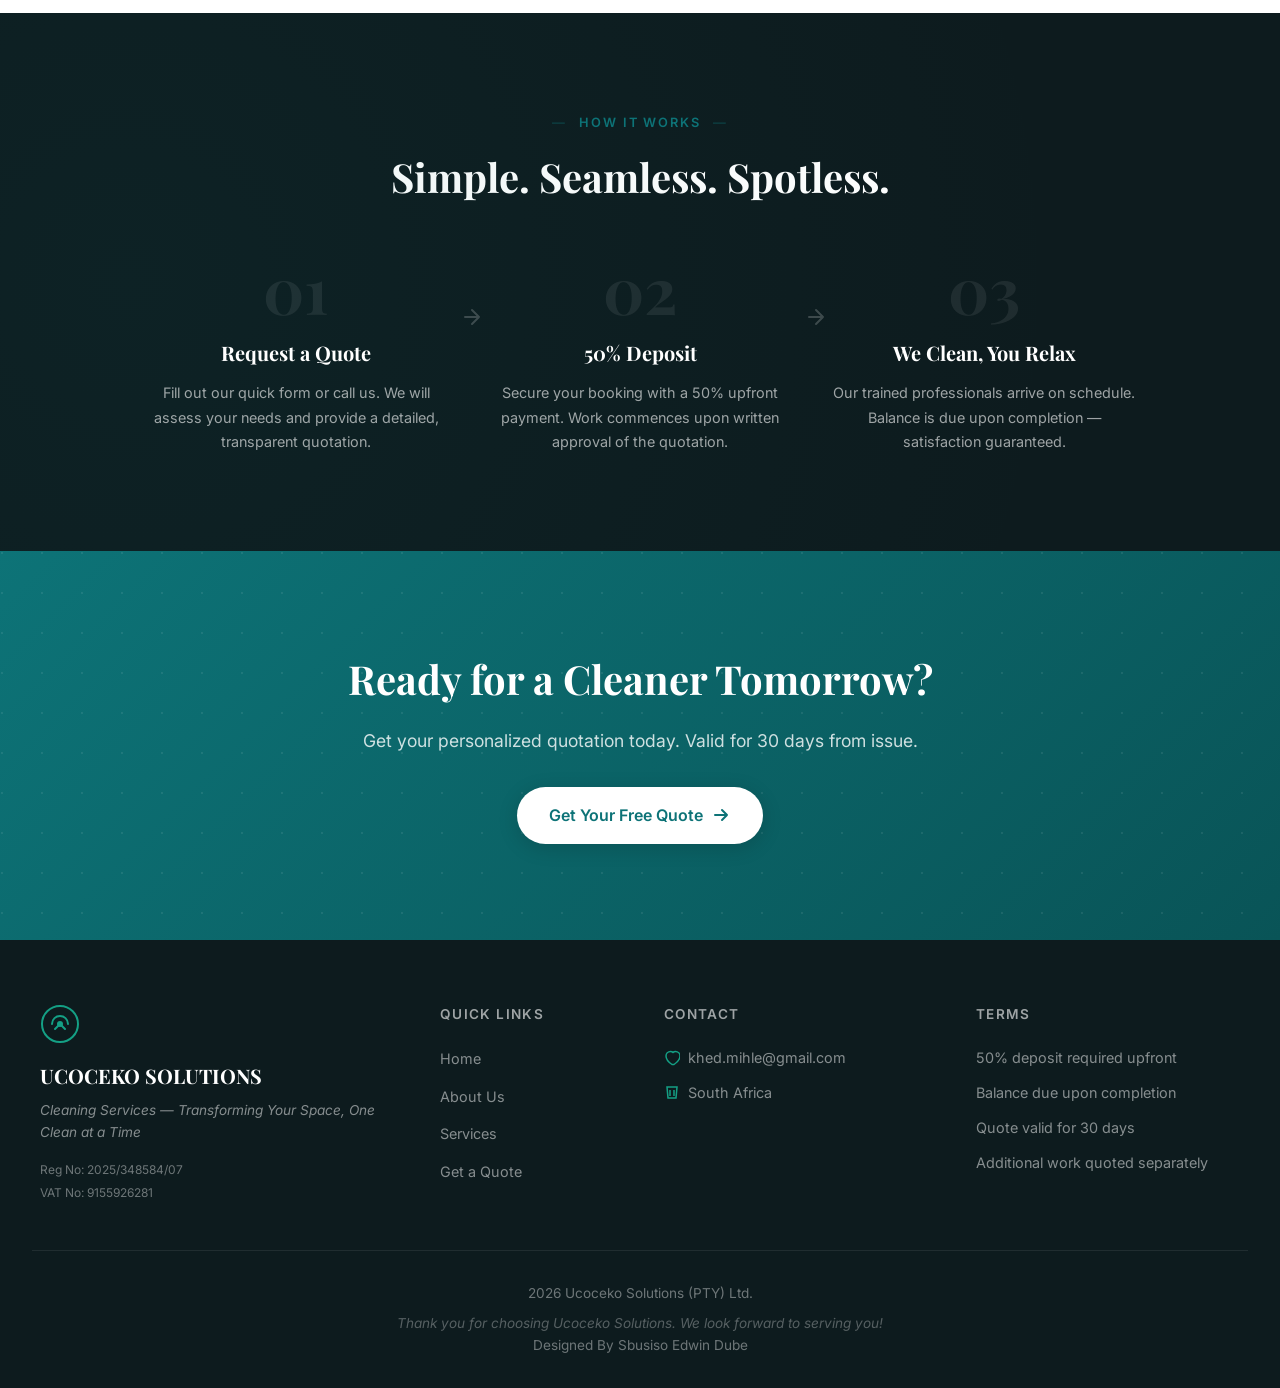
==== commit 2131a88d: "Update index.html" ====
--- a/index.html
+++ b/index.html
@@ -224,7 +224,7 @@
         <div class="cta-content">
             <h2>Ready for a Cleaner Tomorrow?</h2>
             <p>Get your personalized quotation today. Valid for 30 days from issue.</p>
-            <a href="mailto:info@ucoceko.co.za" class="btn-primary btn-large btn-glow">
+            <a href="mailto:khed.mihle@gmail.com" class="btn-primary btn-large btn-glow">
                 <span>Get Your Free Quote</span>
                 <svg width="20" height="20" viewBox="0 0 20 20" fill="none">
                     <path d="M4 10H16M16 10L11 5M16 10L11 15" stroke="currentColor" stroke-width="2" stroke-linecap="round" stroke-linejoin="round"/>
@@ -263,7 +263,7 @@
                 <ul>
                     <li>
                         <svg width="16" height="16" viewBox="0 0 16 16" fill="none"><path d="M8 14.5C8 14.5 2 10.5 2 6C2 3.5 4 1.5 6.5 1.5C7.5 1.5 8.5 2 9 2.5C9.5 2 10.5 1.5 11.5 1.5C14 1.5 16 3.5 16 6C16 10.5 10 14.5 10 14.5H8Z" stroke="currentColor" stroke-width="1.5"/></svg>
-                        info@ucoceko.co.za
+                        khed.mihle@gmail.com
                     </li>
                     <li>
                         <svg width="16" height="16" viewBox="0 0 16 16" fill="none"><path d="M3 2h10l-1 11H4L3 2z" stroke="currentColor" stroke-width="1.5"/><path d="M6 5v6M10 5v6" stroke="currentColor" stroke-width="1.5"/></svg>
@@ -284,8 +284,9 @@
         </div>
 
         <div class="footer-bottom">
-            <p>2026 Ucoceko Solutions (PTY) Ltd. All rights reserved.</p>
+            <p>2026 Ucoceko Solutions (PTY) Ltd.</p>
             <p class="footer-thanks">Thank you for choosing Ucoceko Solutions. We look forward to serving you!</p>
+            <p>Designed By Sbusiso Edwin Dube</p>
         </div>
     </footer>
 
@@ -318,4 +319,4 @@
         });
     </script>
 </body>
-</html>+</html>
